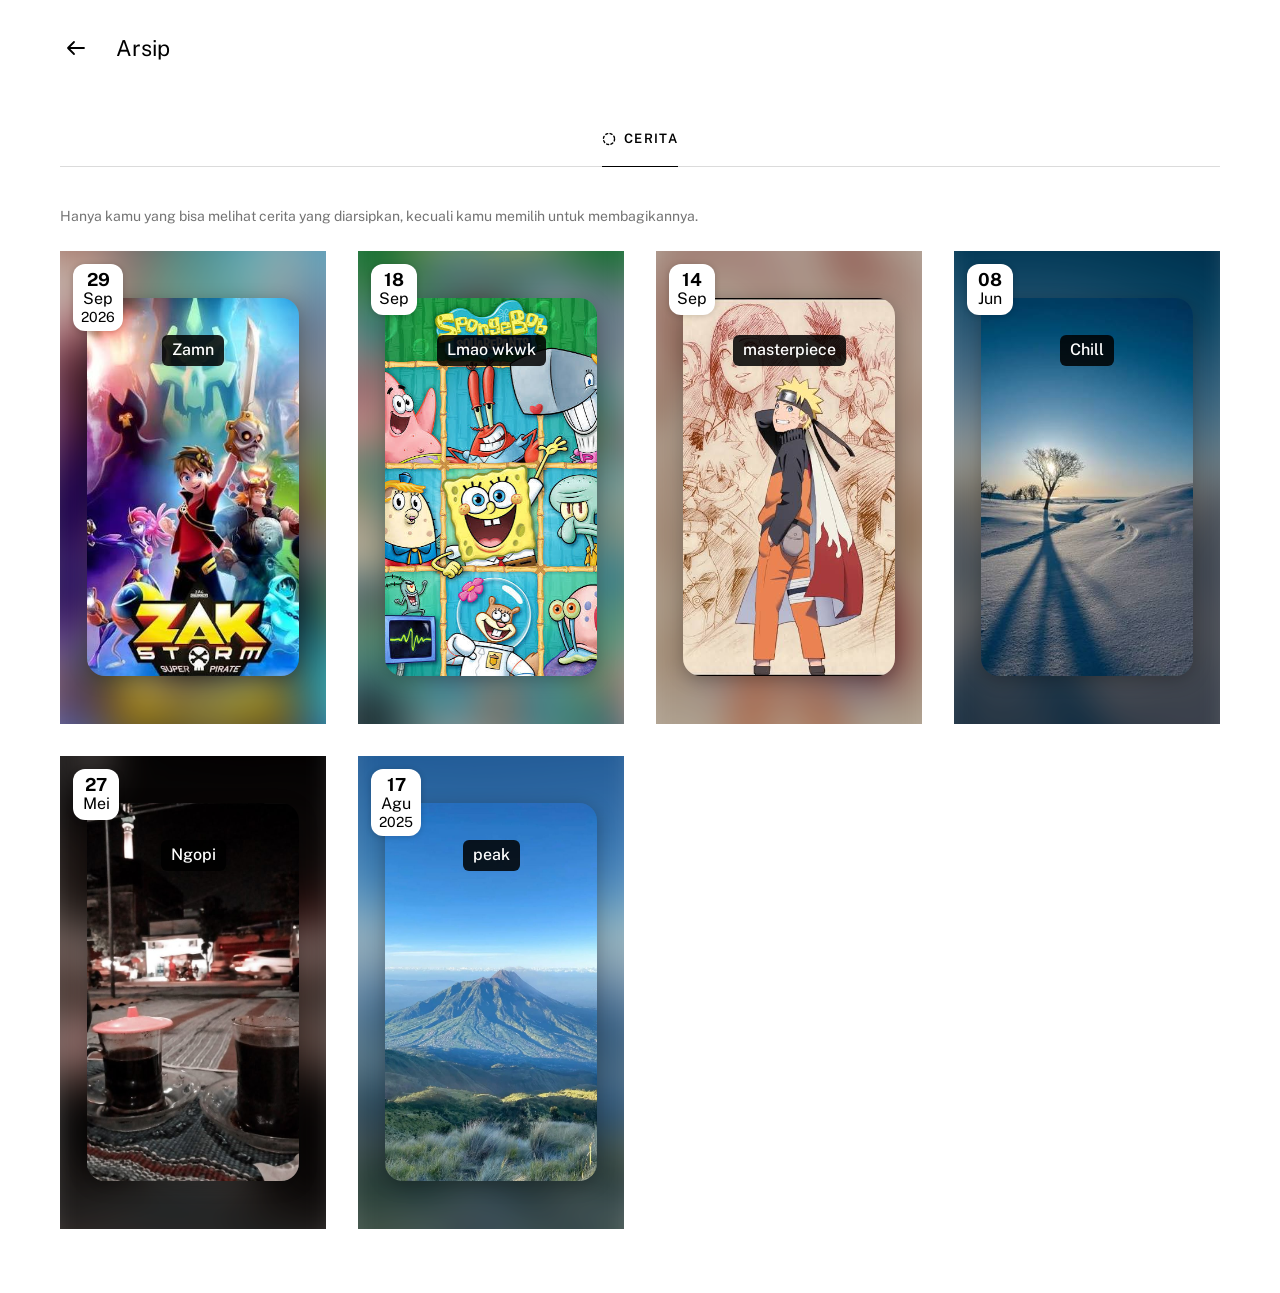
==== archive.html @ 88c53f02 "Edit profil dan Arsip" ====
<!DOCTYPE html>
<html lang="id">
<head>
    <meta charset="UTF-8">
    <meta name="viewport" content="width=device-width, initial-scale=1.0">
    <title>Arsip • Instagram</title>

    <link rel="preconnect" href="https://fonts.googleapis.com">
    <link rel="preconnect" href="https://fonts.gstatic.com" crossorigin>
    <link href="https://fonts.googleapis.com/css2?family=Public+Sans:ital,wght@0,100..900;1,100..900&display=swap" rel="stylesheet">

    <style>

      :root {
        --bg: #ffffff;
        --surface: #ffffff;
        --fg: #000000;
        --muted: #737373;
        --line: #dbdbdb;
        --hover: #efefef;
        --badge-bg: #ffffff;
        --badge-fg: #000000;
        --accent: #0095f6;
      }
      :root[data-theme="dark"] {
        --bg: #0c1014;
        --surface: #1c2128;
        --fg: #f5f5f5;
        --muted: #a8a8a8;
        --line: #262b32;
        --hover: #1c2128;
      }

      *, *::before, *::after { box-sizing: border-box; }
      html, body { margin: 0; }
      body {
        min-height: 100vh;
        background: var(--bg);
        color: var(--fg);
        font-family: "Public Sans", system-ui, sans-serif;
        font-size: 14px;
        line-height: 1.4;
      }
      button { font: inherit; color: inherit; background: none; border: 0; padding: 0; cursor: pointer; }
      a { color: inherit; text-decoration: none; }
      ul { list-style: none; margin: 0; padding: 0; }
      :focus-visible { outline: 2px solid var(--fg); outline-offset: 2px; }

      .page { width: min(100% - 32px, 1160px); margin: 0 auto; padding: 32px 0 64px; }

      .top { display: flex; align-items: center; gap: 24px; }
      .back { display: flex; align-items: center; justify-content: center; width: 32px; height: 32px; border-radius: 50%; }
      .back:hover { background: var(--hover); }
      .title { margin: 0; font-size: 22px; font-weight: 400; }

      .tabs { display: flex; justify-content: center; margin-top: 48px; border-bottom: 1px solid var(--line); }
      .tab {
        display: flex; align-items: center; gap: 8px;
        padding: 18px 0; margin-bottom: -1px;
        border-bottom: 1px solid var(--fg);
        font-size: 13px; font-weight: 600; letter-spacing: .1em; text-transform: uppercase;
      }
      .note { margin: 40px 0 24px; color: var(--muted); }

      .grid { display: grid; grid-template-columns: repeat(2, 1fr); gap: 12px; }
      @media (min-width: 640px)  { .grid { grid-template-columns: repeat(3, 1fr); gap: 20px; } }
      @media (min-width: 960px)  { .grid { grid-template-columns: repeat(4, 1fr); gap: 32px; } }

      .story {
        position: relative; display: block; width: 100%;
        aspect-ratio: 9 / 16; overflow: hidden;
        background: var(--hover);
        --grow: 1.03;
        transition: transform .25s ease, box-shadow .25s ease;
      }

      .story:hover,
      .story:focus-visible {
        transform: scale(var(--grow));
        z-index: 2;
        box-shadow: 0 12px 30px rgba(0, 0, 0, .3);
      }

      .story-bg {
        position: absolute; inset: -12%;
        background-size: cover; background-position: center;
        filter: blur(22px) brightness(.75);
        transition: filter .3s ease;
      }

      .story-frame {
        position: absolute; inset: 10%;
        display: flex; align-items: center; justify-content: center;
        align-items: flex-start; padding-top: 14%;
        border-radius: 18px; overflow: hidden;
        background-size: cover; background-position: center;
        box-shadow: 0 4px 18px rgba(0, 0, 0, .28);
        transition: transform .25s ease, box-shadow .25s ease;
      }
      .story:hover .story-bg,
      .story:focus-visible .story-bg { filter: blur(22px) brightness(.9); }
      .sticker {
        max-width: 86%; padding: 5px 10px; border-radius: 6px;
        background: rgba(0, 0, 0, .85); color: #fff;
        font-size: 16px; font-weight: 500; line-height: 1.3; text-align: center;
      }
      .sticker.emoji { padding: 0; background: none; font-size: 56px; line-height: 1; }
      .badge {
        position: absolute; left: 13px; top: 13px; z-index: 1;
        min-width: 46px; padding: 6px 8px; border-radius: 12px;
        background: var(--badge-bg); color: var(--badge-fg);
        text-align: center; line-height: 1.15;
        box-shadow: 0 1px 6px rgba(0, 0, 0, .18);
      }
      .badge b { display: block; font-size: 18px; font-weight: 700; }
      .badge span { display: block; font-size: 16px; }
      .badge .yr { font-size: 14px; }

      .empty { padding: 96px 0; text-align: center; }
      .empty strong { display: block; font-size: 18px; margin-bottom: 8px; }
      .empty p { margin: 0 auto; max-width: 320px; color: var(--muted); }

      .viewer {
        width: min(92vw, 25rem); margin: auto; padding: 0;
        border: 0; border-radius: 16px; overflow: hidden;
        background: var(--surface); color: var(--fg);
      }
      .viewer::backdrop { background: rgba(0, 0, 0, .7); }
      .viewer-media { position: relative; }
      .viewer-frame {
        position: relative; width: 100%; aspect-ratio: 9 / 16; max-height: 72vh; margin: 0 auto;
        display: flex; align-items: flex-start; justify-content: center; padding-top: 14%;
        background-size: cover; background-position: center;
      }
      .viewer[open] { animation: pop .18s ease-out; }
      @keyframes pop { from { opacity: 0; transform: scale(.96); } to { opacity: 1; transform: none; } }
      .viewer-media .round {
        position: absolute; z-index: 2; display: flex; align-items: center; justify-content: center;
        width: 36px; height: 36px; border-radius: 50%;
        background: rgba(255, 255, 255, .92); color: #000; font-size: 22px; line-height: 1;
      }
      .round:hover { background: #fff; }
      .round[disabled] { display: none; }
      #viewer-close { top: 12px; right: 12px; }
      #viewer-prev  { top: 50%; left: 12px; transform: translateY(-50%); }
      #viewer-next  { top: 50%; right: 12px; transform: translateY(-50%); }
      .viewer-info { display: flex; align-items: center; justify-content: space-between; gap: 12px; padding: 14px 16px; }
      .viewer-info p { margin: 0; }
      #viewer-date { font-weight: 600; }
      #viewer-caption { color: var(--muted); overflow: hidden; text-overflow: ellipsis; white-space: nowrap; }
      .btn-blue {
        flex-shrink: 0; padding: 8px 14px; border-radius: 8px;
        background: var(--accent); color: #fff; font-weight: 600;
      }
      .btn-blue:hover { background: #1877f2; }

      .toast {
        position: fixed; left: 50%; bottom: 24px; z-index: 50;
        transform: translate(-50%, 16px); opacity: 0; pointer-events: none;
        padding: 12px 16px; border-radius: 8px;
        background: var(--fg); color: var(--bg);
        transition: opacity .2s, transform .2s;
      }
      .toast.show { opacity: 1; transform: translate(-50%, 0); }
      @media (prefers-reduced-motion: reduce) {
        .toast, .story, .story-frame, .story-bg { transition: none; }
        .story:hover, .story:focus-visible { transform: none; }
        .viewer[open] { animation: none; }
        .story:hover .story-frame, .story:focus-visible .story-frame { transform: none; }
      }
    </style>
</head>
<body>

  <main class="page">

    <header class="top">
      <a href="index.html" class="back" aria-label="Kembali ke profil">
        <svg width="24" height="24" viewBox="0 0 24 24" fill="none" stroke="currentColor" stroke-width="1.8" stroke-linecap="round" stroke-linejoin="round" aria-hidden="true">
          <path d="M20 12H4M10 6l-6 6 6 6"/>
        </svg>
      </a>
      <h1 class="title">Arsip</h1>
    </header>

    <div class="tabs" role="tablist" aria-label="Jenis arsip">
      <button class="tab" role="tab" id="tab-stories" aria-selected="true" aria-controls="archive-grid">
        <svg width="14" height="14" viewBox="0 0 24 24" fill="none" stroke="currentColor" stroke-width="2.4" stroke-linecap="round" stroke-dasharray="3.4 4.2" aria-hidden="true">
          <circle cx="12" cy="12" r="9.5"/>
        </svg>
        Cerita
      </button>
    </div>

    <p class="note">Hanya kamu yang bisa melihat cerita yang diarsipkan, kecuali kamu memilih untuk membagikannya.</p>

    <section id="archive-grid" role="tabpanel" aria-labelledby="tab-stories"></section>

  </main>

  <dialog id="viewer" class="viewer" aria-label="Lihat cerita arsip">
    <div class="viewer-media">
      <button id="viewer-close" type="button" class="round" aria-label="Tutup">×</button>
      <button id="viewer-prev" type="button" class="round" aria-label="Sebelumnya">‹</button>
      <button id="viewer-next" type="button" class="round" aria-label="Berikutnya">›</button>
      <div id="viewer-frame" class="viewer-frame"></div>
    </div>
    <div class="viewer-info">
      <div style="min-width:0">
        <p id="viewer-date"></p>
        <p id="viewer-caption"></p>
      </div>
      <button id="viewer-restore" type="button" class="btn-blue">Kembalikan ke profil</button>
    </div>
  </dialog>

  <div id="toast" class="toast" role="status" aria-live="polite"></div>

  <script>

    const stories = [
      { id: 's1', day: '29', month: 'Sep', year: '2026', caption: 'Zamn',       src: 'story-1.jpg', bg: '#1e1b4b' },
      { id: 's2', day: '18', month: 'Sep', year: '',     caption: 'Lmao wkwk',       src: 'story-2.jpg', bg: '#0f766e' },
      { id: 's3', day: '14', month: 'Sep', year: '',     caption: 'masterpiece',          src: 'story-3.jpg', bg: '#b45309' },
      { id: 's4', day: '08', month: 'Jun', year: '',     caption: 'Chill',  src: 'story-4.jpg', bg: '#1d4ed8' },
      { id: 's5', day: '27', month: 'Mei', year: '',     caption: 'Ngopi',     src: 'story-5.jpg', bg: '#1c1917' },
      { id: 's6', day: '17', month: 'Agu', year: '2025', caption: 'peak',  src: 'story-6.jpg', bg: '#0369a1' }
    ];

    const $ = (id) => document.getElementById(id);
    const grid = $('archive-grid');
    const viewer = $('viewer');
    let viewIndex = 0;
    let lastOpener = null;

    function layerStyle(item) {
      return item.src
        ? `background-image:url('${item.src}')`
        : `background-image:${item.bg}`;
    }

    function badgeHTML(item) {
      return `<span class="badge"><b>${item.day}</b><span>${item.month}</span>${item.year ? `<span class="yr">${item.year}</span>` : ''}</span>`;
    }

    function stickerHTML(item) {
      const onlyEmoji = /^[\p{Extended_Pictographic}\u200d\ufe0f\s]+$/u.test(item.caption);
      return `<span class="sticker${onlyEmoji ? ' emoji' : ''}">${item.caption}</span>`;
    }

    function renderGrid() {
      if (!stories.length) {
        grid.innerHTML = `
          <div class="empty">
            <strong>Belum ada cerita di arsip</strong>
            <p>Cerita yang kamu arsipkan akan muncul di sini.</p>
          </div>`;
        return;
      }
      grid.innerHTML = `
        <ul class="grid">
          ${stories.map((item, i) => `
            <li>
              <button type="button" class="story" data-index="${i}"
                aria-label="Buka cerita ${item.day} ${item.month} ${item.year}: ${item.caption}">
                <span class="story-bg" style="${layerStyle(item)}"></span>
                <span class="story-frame" style="${layerStyle(item)}">${stickerHTML(item)}</span>
                ${badgeHTML(item)}
              </button>
            </li>`).join('')}
        </ul>`;
    }

    function renderViewer() {
      const item = stories[viewIndex];
      const frame = $('viewer-frame');
      frame.style.cssText = layerStyle(item);
      frame.innerHTML = stickerHTML(item);
      $('viewer-date').textContent = `${item.day} ${item.month}${item.year ? ' ' + item.year : ''}`;
      $('viewer-caption').textContent = item.caption;
      $('viewer-prev').disabled = viewIndex === 0;
      $('viewer-next').disabled = viewIndex === stories.length - 1;
    }

    function openViewer(index, opener) {
      viewIndex = index;
      lastOpener = opener;
      renderViewer();
      viewer.showModal();
    }

    function step(delta) {
      const next = viewIndex + delta;
      if (next < 0 || next >= stories.length) return;
      viewIndex = next;
      renderViewer();
    }

    function showToast(message) {
      const t = $('toast');
      t.textContent = message;
      t.classList.add('show');
      clearTimeout(showToast.timer);
      showToast.timer = setTimeout(() => t.classList.remove('show'), 2500);
    }

    grid.addEventListener('click', (e) => {
      const btn = e.target.closest('button[data-index]');
      if (btn) openViewer(Number(btn.dataset.index), btn);
    });

    $('viewer-close').addEventListener('click', () => viewer.close());
    $('viewer-prev').addEventListener('click', () => step(-1));
    $('viewer-next').addEventListener('click', () => step(1));

    viewer.addEventListener('click', (e) => { if (e.target === viewer) viewer.close(); });

    viewer.addEventListener('keydown', (e) => {
      if (e.key === 'ArrowLeft') step(-1);
      if (e.key === 'ArrowRight') step(1);
    });

    viewer.addEventListener('close', () => {
      if (lastOpener && document.contains(lastOpener)) lastOpener.focus();
    });

    $('viewer-restore').addEventListener('click', () => {
      stories.splice(viewIndex, 1);
      lastOpener = null;
      viewer.close();
      renderGrid();
      showToast('Dikembalikan ke profil');
    });

    renderGrid();
  </script>
</body>
</html>
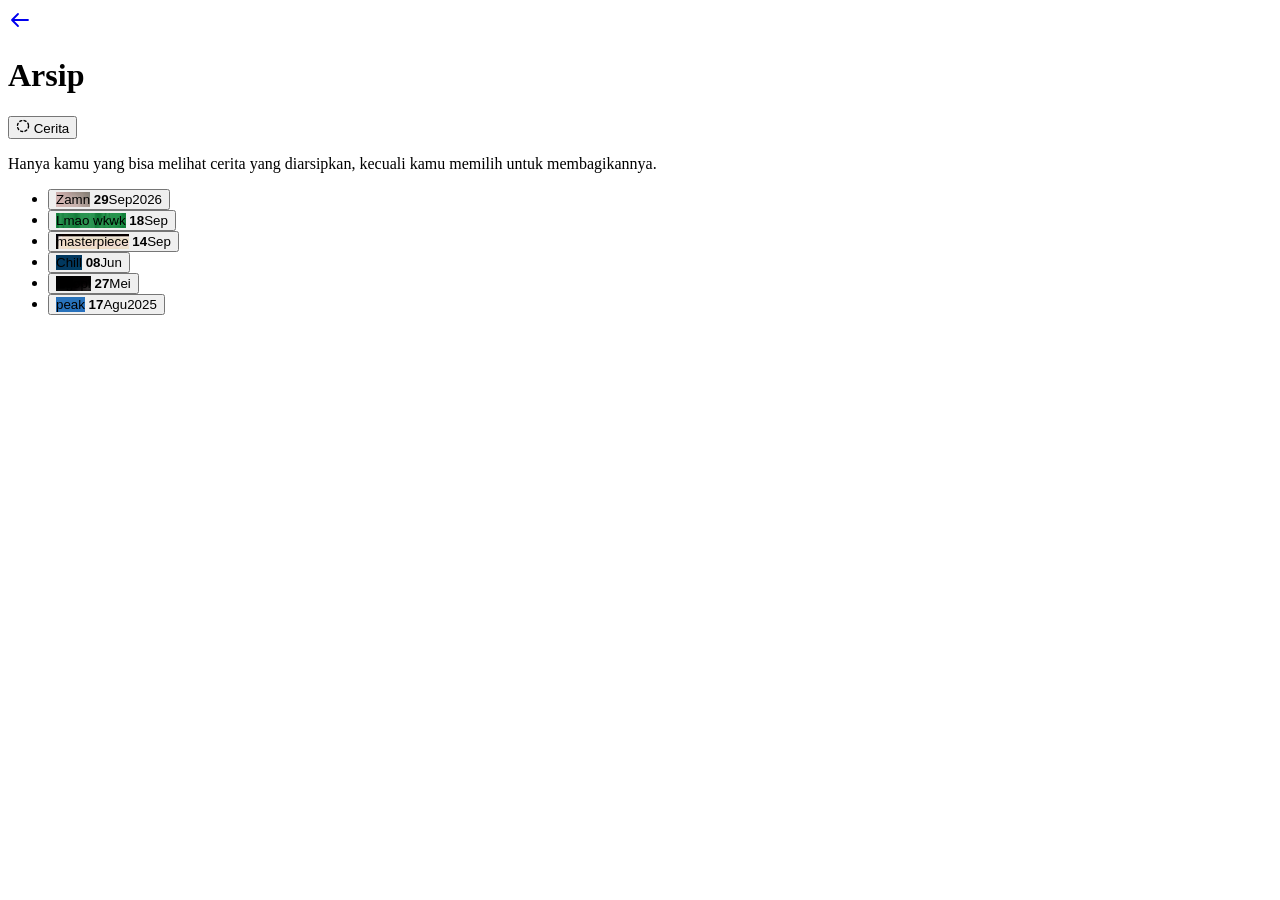
==== commit ad53f321: "Update archive.html" ====
--- a/archive.html
+++ b/archive.html
@@ -9,166 +9,7 @@
     <link rel="preconnect" href="https://fonts.gstatic.com" crossorigin>
     <link href="https://fonts.googleapis.com/css2?family=Public+Sans:ital,wght@0,100..900;1,100..900&display=swap" rel="stylesheet">
 
-    <style>
-
-      :root {
-        --bg: #ffffff;
-        --surface: #ffffff;
-        --fg: #000000;
-        --muted: #737373;
-        --line: #dbdbdb;
-        --hover: #efefef;
-        --badge-bg: #ffffff;
-        --badge-fg: #000000;
-        --accent: #0095f6;
-      }
-      :root[data-theme="dark"] {
-        --bg: #0c1014;
-        --surface: #1c2128;
-        --fg: #f5f5f5;
-        --muted: #a8a8a8;
-        --line: #262b32;
-        --hover: #1c2128;
-      }
-
-      *, *::before, *::after { box-sizing: border-box; }
-      html, body { margin: 0; }
-      body {
-        min-height: 100vh;
-        background: var(--bg);
-        color: var(--fg);
-        font-family: "Public Sans", system-ui, sans-serif;
-        font-size: 14px;
-        line-height: 1.4;
-      }
-      button { font: inherit; color: inherit; background: none; border: 0; padding: 0; cursor: pointer; }
-      a { color: inherit; text-decoration: none; }
-      ul { list-style: none; margin: 0; padding: 0; }
-      :focus-visible { outline: 2px solid var(--fg); outline-offset: 2px; }
-
-      .page { width: min(100% - 32px, 1160px); margin: 0 auto; padding: 32px 0 64px; }
-
-      .top { display: flex; align-items: center; gap: 24px; }
-      .back { display: flex; align-items: center; justify-content: center; width: 32px; height: 32px; border-radius: 50%; }
-      .back:hover { background: var(--hover); }
-      .title { margin: 0; font-size: 22px; font-weight: 400; }
-
-      .tabs { display: flex; justify-content: center; margin-top: 48px; border-bottom: 1px solid var(--line); }
-      .tab {
-        display: flex; align-items: center; gap: 8px;
-        padding: 18px 0; margin-bottom: -1px;
-        border-bottom: 1px solid var(--fg);
-        font-size: 13px; font-weight: 600; letter-spacing: .1em; text-transform: uppercase;
-      }
-      .note { margin: 40px 0 24px; color: var(--muted); }
-
-      .grid { display: grid; grid-template-columns: repeat(2, 1fr); gap: 12px; }
-      @media (min-width: 640px)  { .grid { grid-template-columns: repeat(3, 1fr); gap: 20px; } }
-      @media (min-width: 960px)  { .grid { grid-template-columns: repeat(4, 1fr); gap: 32px; } }
-
-      .story {
-        position: relative; display: block; width: 100%;
-        aspect-ratio: 9 / 16; overflow: hidden;
-        background: var(--hover);
-        --grow: 1.03;
-        transition: transform .25s ease, box-shadow .25s ease;
-      }
-
-      .story:hover,
-      .story:focus-visible {
-        transform: scale(var(--grow));
-        z-index: 2;
-        box-shadow: 0 12px 30px rgba(0, 0, 0, .3);
-      }
-
-      .story-bg {
-        position: absolute; inset: -12%;
-        background-size: cover; background-position: center;
-        filter: blur(22px) brightness(.75);
-        transition: filter .3s ease;
-      }
-
-      .story-frame {
-        position: absolute; inset: 10%;
-        display: flex; align-items: center; justify-content: center;
-        align-items: flex-start; padding-top: 14%;
-        border-radius: 18px; overflow: hidden;
-        background-size: cover; background-position: center;
-        box-shadow: 0 4px 18px rgba(0, 0, 0, .28);
-        transition: transform .25s ease, box-shadow .25s ease;
-      }
-      .story:hover .story-bg,
-      .story:focus-visible .story-bg { filter: blur(22px) brightness(.9); }
-      .sticker {
-        max-width: 86%; padding: 5px 10px; border-radius: 6px;
-        background: rgba(0, 0, 0, .85); color: #fff;
-        font-size: 16px; font-weight: 500; line-height: 1.3; text-align: center;
-      }
-      .sticker.emoji { padding: 0; background: none; font-size: 56px; line-height: 1; }
-      .badge {
-        position: absolute; left: 13px; top: 13px; z-index: 1;
-        min-width: 46px; padding: 6px 8px; border-radius: 12px;
-        background: var(--badge-bg); color: var(--badge-fg);
-        text-align: center; line-height: 1.15;
-        box-shadow: 0 1px 6px rgba(0, 0, 0, .18);
-      }
-      .badge b { display: block; font-size: 18px; font-weight: 700; }
-      .badge span { display: block; font-size: 16px; }
-      .badge .yr { font-size: 14px; }
-
-      .empty { padding: 96px 0; text-align: center; }
-      .empty strong { display: block; font-size: 18px; margin-bottom: 8px; }
-      .empty p { margin: 0 auto; max-width: 320px; color: var(--muted); }
-
-      .viewer {
-        width: min(92vw, 25rem); margin: auto; padding: 0;
-        border: 0; border-radius: 16px; overflow: hidden;
-        background: var(--surface); color: var(--fg);
-      }
-      .viewer::backdrop { background: rgba(0, 0, 0, .7); }
-      .viewer-media { position: relative; }
-      .viewer-frame {
-        position: relative; width: 100%; aspect-ratio: 9 / 16; max-height: 72vh; margin: 0 auto;
-        display: flex; align-items: flex-start; justify-content: center; padding-top: 14%;
-        background-size: cover; background-position: center;
-      }
-      .viewer[open] { animation: pop .18s ease-out; }
-      @keyframes pop { from { opacity: 0; transform: scale(.96); } to { opacity: 1; transform: none; } }
-      .viewer-media .round {
-        position: absolute; z-index: 2; display: flex; align-items: center; justify-content: center;
-        width: 36px; height: 36px; border-radius: 50%;
-        background: rgba(255, 255, 255, .92); color: #000; font-size: 22px; line-height: 1;
-      }
-      .round:hover { background: #fff; }
-      .round[disabled] { display: none; }
-      #viewer-close { top: 12px; right: 12px; }
-      #viewer-prev  { top: 50%; left: 12px; transform: translateY(-50%); }
-      #viewer-next  { top: 50%; right: 12px; transform: translateY(-50%); }
-      .viewer-info { display: flex; align-items: center; justify-content: space-between; gap: 12px; padding: 14px 16px; }
-      .viewer-info p { margin: 0; }
-      #viewer-date { font-weight: 600; }
-      #viewer-caption { color: var(--muted); overflow: hidden; text-overflow: ellipsis; white-space: nowrap; }
-      .btn-blue {
-        flex-shrink: 0; padding: 8px 14px; border-radius: 8px;
-        background: var(--accent); color: #fff; font-weight: 600;
-      }
-      .btn-blue:hover { background: #1877f2; }
-
-      .toast {
-        position: fixed; left: 50%; bottom: 24px; z-index: 50;
-        transform: translate(-50%, 16px); opacity: 0; pointer-events: none;
-        padding: 12px 16px; border-radius: 8px;
-        background: var(--fg); color: var(--bg);
-        transition: opacity .2s, transform .2s;
-      }
-      .toast.show { opacity: 1; transform: translate(-50%, 0); }
-      @media (prefers-reduced-motion: reduce) {
-        .toast, .story, .story-frame, .story-bg { transition: none; }
-        .story:hover, .story:focus-visible { transform: none; }
-        .viewer[open] { animation: none; }
-        .story:hover .story-frame, .story:focus-visible .story-frame { transform: none; }
-      }
-    </style>
+    <link rel="stylesheet" href="archive.css">
 </head>
 <body>
 
@@ -335,4 +176,4 @@
     renderGrid();
   </script>
 </body>
-</html>+</html>
